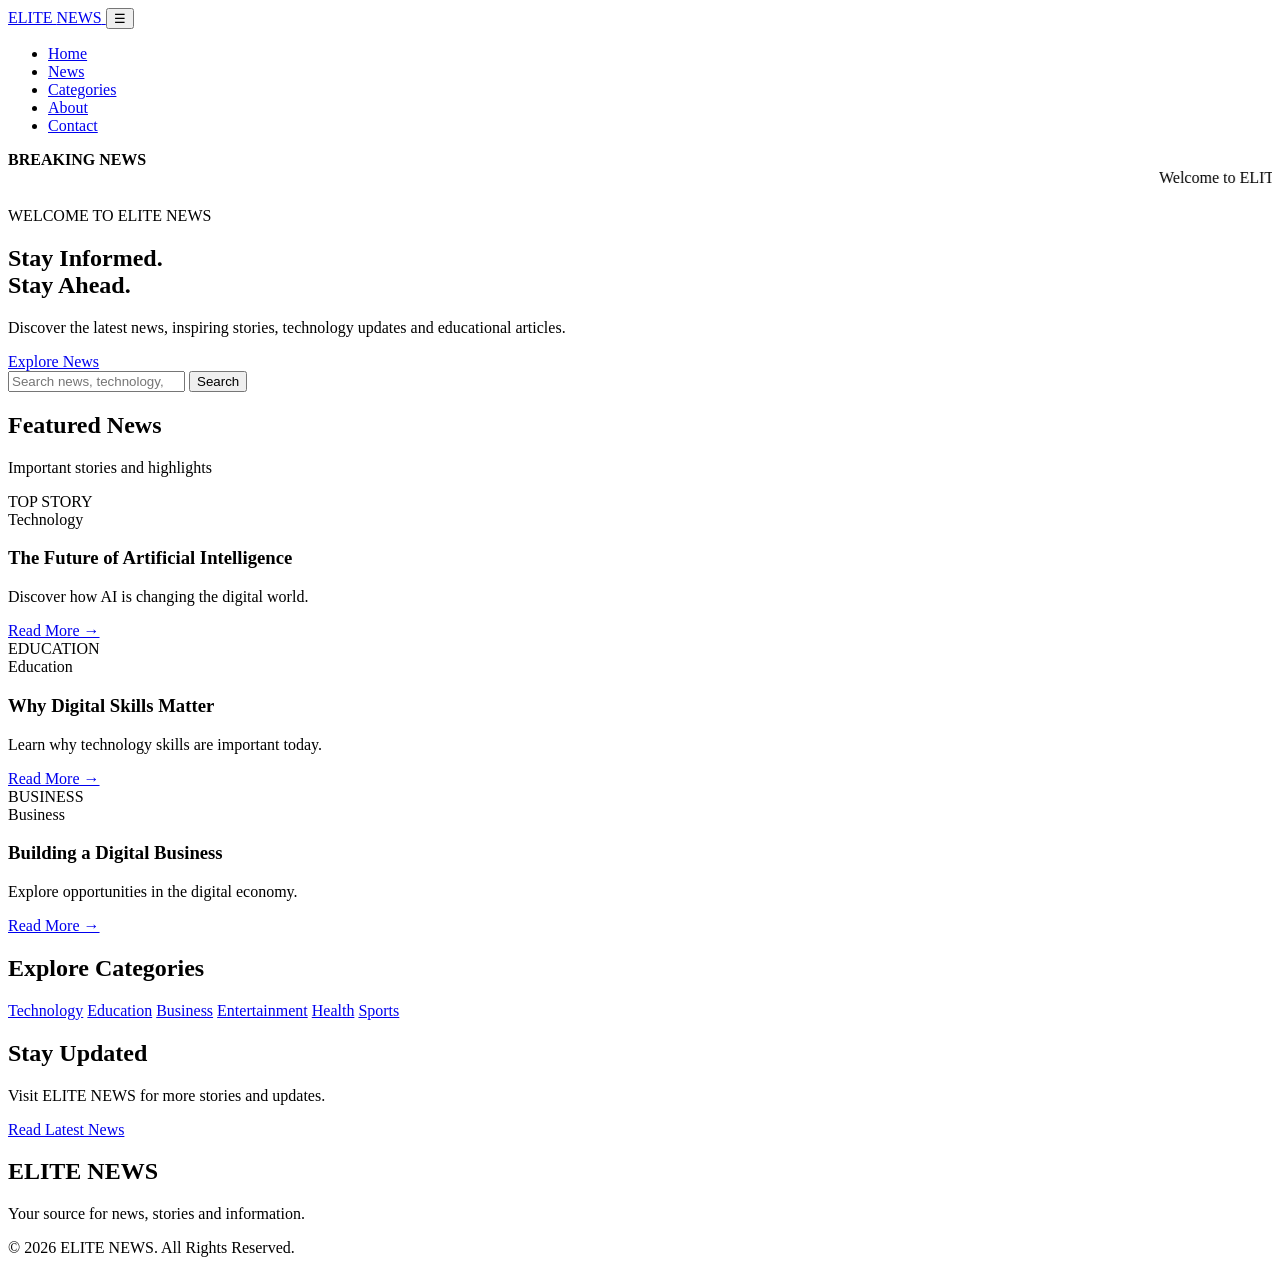
==== index.html @ f704ad10 "Add files via upload" ====
<!DOCTYPE html>
<html lang="en">
<head>
    <meta charset="UTF-8">
    <meta name="viewport" content="width=device-width, initial-scale=1.0">
    <meta name="description" content="ELITE NEWS - Latest news, stories and articles.">
    <title>ELITE NEWS | Latest News</title>
    <link rel="stylesheet" href="css/style.css">
</head>
<body>

<header class="header">
    <nav class="navbar">
        <a href="index.html" class="logo">
            ELITE <span>NEWS</span>
        </a>

        <button class="menu-toggle" id="menuToggle">☰</button>

        <ul class="nav-links" id="navLinks">
            <li><a href="index.html">Home</a></li>
            <li><a href="news.html">News</a></li>
            <li><a href="categories.html">Categories</a></li>
            <li><a href="about.html">About</a></li>
            <li><a href="contact.html">Contact</a></li>
        </ul>
    </nav>
</header>

<!-- BREAKING NEWS -->
<div class="breaking-news">
    <strong>BREAKING NEWS</strong>
    <marquee>Welcome to ELITE NEWS — Your source for news, stories and information.</marquee>
</div>

<!-- HERO SECTION -->
<section class="hero">
    <div class="hero-content">
        <p class="label">WELCOME TO ELITE NEWS</p>
        <h1>Stay Informed.<br>Stay Ahead.</h1>
        <p>
            Discover the latest news, inspiring stories,
            technology updates and educational articles.
        </p>
        <a href="news.html" class="main-button">Explore News</a>
    </div>
</section>

<div class="elite-search">
  <input
    type="search"
    id="eliteSearch"
    placeholder="Search news, technology, business..."
  >
  <button type="button" id="searchButton">
    Search
  </button>
</div>

<p id="searchMessage"></p>


<!-- FEATURED NEWS -->
<section class="news-section">
    <div class="section-heading">
        <h2>Featured News</h2>
        <p>Important stories and highlights</p>
    </div>

    <div class="news-grid">

        <article class="news-card">
            <div class="news-image image-one">TOP STORY</div>
            <div class="news-content">
                <span class="category">Technology</span>
                <h3>The Future of Artificial Intelligence</h3>
                <p>Discover how AI is changing the digital world.</p>
                <a href="article.html">Read More →</a>
            </div>
        </article>

        <article class="news-card">
            <div class="news-image image-two">EDUCATION</div>
            <div class="news-content">
                <span class="category">Education</span>
                <h3>Why Digital Skills Matter</h3>
                <p>Learn why technology skills are important today.</p>
                <a href="article.html">Read More →</a>
            </div>
        </article>

        <article class="news-card">
            <div class="news-image image-three">BUSINESS</div>
            <div class="news-content">
                <span class="category">Business</span>
                <h3>Building a Digital Business</h3>
                <p>Explore opportunities in the digital economy.</p>
                <a href="article.html">Read More →</a>
            </div>
        </article>

    </div>
</section>

<!-- CATEGORIES -->
<section class="categories-section">
    <h2>Explore Categories</h2>

    <div class="category-list">
        <a href="categories.html">Technology</a>
        <a href="categories.html">Education</a>
        <a href="categories.html">Business</a>
        <a href="categories.html">Entertainment</a>
        <a href="categories.html">Health</a>
        <a href="categories.html">Sports</a>
    </div>
</section>

<!-- NEWSLETTER -->
<section class="newsletter">
    <h2>Stay Updated</h2>
    <p>Visit ELITE NEWS for more stories and updates.</p>
    <a href="news.html" class="main-button">Read Latest News</a>
</section>

<footer class="footer">
    <h2>ELITE NEWS</h2>
    <p>Your source for news, stories and information.</p>
    <p>© 2026 ELITE NEWS. All Rights Reserved.</p>
</footer>

<script src="js/script.js"></script>
</body>
</html>
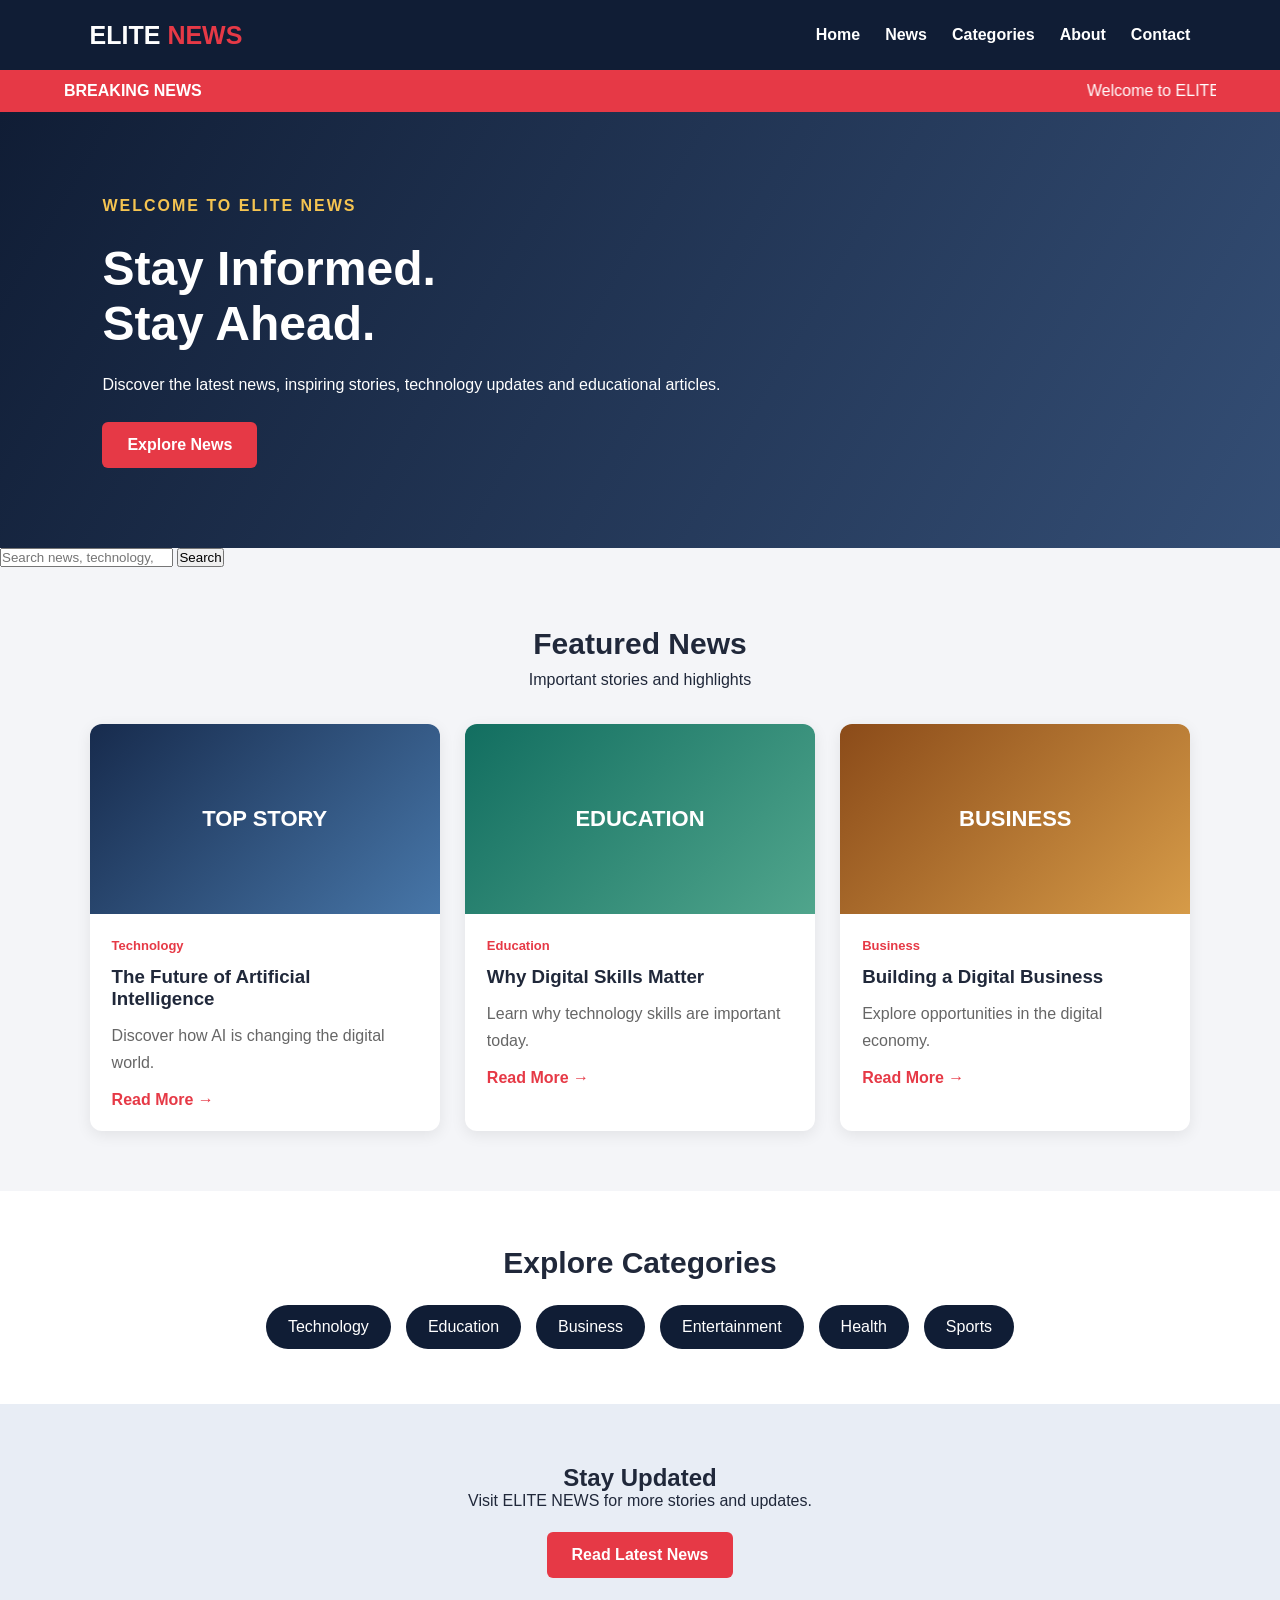
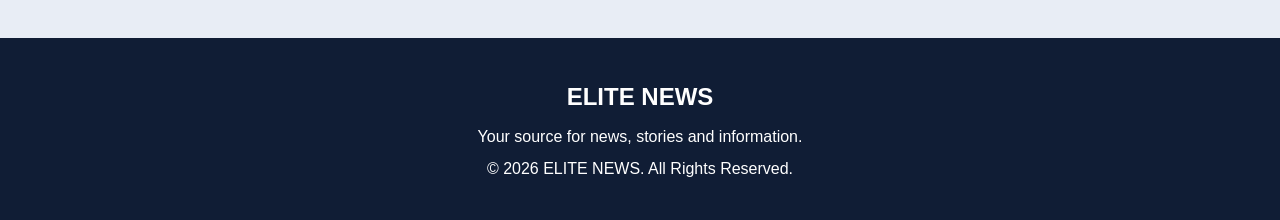
==== commit 1f6e3e39: "Add Google site verification meta tag" ====
--- a/index.html
+++ b/index.html
@@ -2,6 +2,7 @@
 <!DOCTYPE html>
 <html lang="en">
 <head>
+    <meta name="google-site-verification" content="8waIuDpvFPuyxGvBpJihMqPhCS1IhETc9zBkpEyNsJ0" />
     <meta charset="UTF-8">
     <meta name="viewport" content="width=device-width, initial-scale=1.0">
     <meta name="description" content="ELITE NEWS - Latest news, stories and articles.">
--- a/css/style.css
+++ b/css/style.css
@@ -0,0 +1,1031 @@
+
+/* ELITE NEWS WEBSITE */
+
+* {
+    margin: 0;
+    padding: 0;
+    box-sizing: border-box;
+}
+
+body {
+    font-family: Arial, sans-serif;
+    background: #f4f5f8;
+    color: #20283a;
+}
+
+a {
+    text-decoration: none;
+}
+
+/* NAVIGATION */
+
+.header {
+    background: #101d35;
+    position: sticky;
+    top: 0;
+    z-index: 100;
+}
+
+.navbar {
+    min-height: 70px;
+    padding: 15px 7%;
+    display: flex;
+    align-items: center;
+    justify-content: space-between;
+}
+
+.logo {
+    font-size: 25px;
+    font-weight: bold;
+    color: white;
+}
+
+.logo span {
+    color: #e63946;
+}
+
+.nav-links {
+    display: flex;
+    list-style: none;
+    gap: 25px;
+}
+
+.nav-links a {
+    color: white;
+    font-weight: bold;
+}
+
+.nav-links a:hover {
+    color: #e63946;
+}
+
+.menu-toggle {
+    display: none;
+    background: none;
+    border: none;
+    color: white;
+    font-size: 27px;
+}
+
+/* BREAKING NEWS */
+
+.breaking-news {
+    background: #e63946;
+    color: white;
+    display: flex;
+    align-items: center;
+    gap: 15px;
+    padding: 12px 5%;
+}
+
+.breaking-news strong {
+    white-space: nowrap;
+}
+
+/* HERO */
+
+.hero {
+    min-height: 420px;
+    padding: 80px 8%;
+    display: flex;
+    align-items: center;
+    color: white;
+    background: linear-gradient(120deg, #101d35, #344e75);
+}
+
+.hero-content {
+    max-width: 650px;
+}
+
+.label {
+    color: #f5c451;
+    font-weight: bold;
+    letter-spacing: 2px;
+}
+
+.hero h1 {
+    font-size: 48px;
+    margin: 20px 0;
+}
+
+.hero-content p {
+    line-height: 1.8;
+}
+
+.main-button {
+    display: inline-block;
+    background: #e63946;
+    color: white;
+    padding: 14px 25px;
+    border-radius: 6px;
+    margin-top: 22px;
+    font-weight: bold;
+}
+
+/* SEARCH */
+
+.search-section {
+    text-align: center;
+    padding: 45px 7%;
+    background: white;
+}
+
+.search-section h2 {
+    margin-bottom: 18px;
+}
+
+.search-section input {
+    width: 100%;
+    max-width: 600px;
+    padding: 15px;
+    border: 1px solid #ccc;
+    border-radius: 8px;
+    font-size: 16px;
+}
+
+/* NEWS CARDS */
+
+.news-section {
+    padding: 60px 7%;
+}
+
+.section-heading {
+    text-align: center;
+    margin-bottom: 35px;
+}
+
+.section-heading h2,
+.categories-section h2 {
+    font-size: 30px;
+    margin-bottom: 10px;
+}
+
+.news-grid {
+    display: grid;
+    grid-template-columns: repeat(3, 1fr);
+    gap: 25px;
+}
+
+.news-card {
+    background: white;
+    border-radius: 12px;
+    overflow: hidden;
+    box-shadow: 0 4px 15px rgba(0,0,0,0.08);
+}
+
+.news-image {
+    height: 190px;
+    display: flex;
+    justify-content: center;
+    align-items: center;
+    color: white;
+    font-size: 22px;
+    font-weight: bold;
+}
+
+.image-one {
+    background: linear-gradient(135deg, #172b4d, #4776a8);
+}
+
+.image-two {
+    background: linear-gradient(135deg, #126e60, #50a58c);
+}
+
+.image-three {
+    background: linear-gradient(135deg, #8b4b19, #d69b48);
+}
+
+.news-content {
+    padding: 22px;
+}
+
+.category {
+    color: #e63946;
+    font-size: 13px;
+    font-weight: bold;
+}
+
+.news-content h3 {
+    margin: 12px 0;
+}
+
+.news-content p {
+    color: #666;
+    line-height: 1.7;
+    margin-bottom: 15px;
+}
+
+.news-content a {
+    color: #e63946;
+    font-weight: bold;
+}
+
+/* CATEGORIES */
+
+.categories-section {
+    background: white;
+    text-align: center;
+    padding: 55px 7%;
+}
+
+.category-list {
+    display: flex;
+    flex-wrap: wrap;
+    justify-content: center;
+    gap: 15px;
+    margin-top: 25px;
+}
+
+.category-list a {
+    background: #101d35;
+    color: white;
+    padding: 13px 22px;
+    border-radius: 25px;
+}
+
+/* NEWSLETTER */
+
+.newsletter {
+    padding: 60px 7%;
+    text-align: center;
+    background: #e8edf5;
+}
+
+/* FOOTER */
+
+.footer {
+    background: #101d35;
+    color: white;
+    text-align: center;
+    padding: 35px 15px;
+    line-height: 2;
+}
+
+/* MOBILE RESPONSIVENESS */
+
+@media (max-width: 768px) {
+
+    .menu-toggle {
+        display: block;
+    }
+
+    .nav-links {
+        display: none;
+        position: absolute;
+        top: 70px;
+        left: 0;
+        width: 100%;
+        background: #101d35;
+        flex-direction: column;
+        padding: 25px;
+    }
+
+    .nav-links.active {
+        display: flex;
+    }
+
+    .hero h1 {
+        font-size: 36px;
+    }
+
+    .news-grid {
+        grid-template-columns: 1fr;
+    }
+
+    .breaking-news {
+        font-size: 12px;
+    }
+}
+
+/* NEWS PAGE */
+
+.news-page-heading {
+    text-align: center;
+    padding: 65px 7%;
+    background: #101d35;
+    color: white;
+}
+
+.news-page-heading h1 {
+    font-size: 38px;
+    margin: 15px 0;
+}
+
+.news-page {
+    padding: 55px 7%;
+}
+
+.news-search {
+    max-width: 650px;
+    margin: 0 auto 40px;
+}
+
+.news-search input {
+    width: 100%;
+    padding: 15px;
+    border: 1px solid #ccc;
+    border-radius: 8px;
+    font-size: 16px;
+}
+
+.no-news {
+    text-align: center;
+    padding: 30px;
+    color: #e63946;
+    font-weight: bold;
+}
+
+@media (max-width: 600px) {
+    .news-page-heading h1 {
+        font-size: 29px;
+    }
+}
+
+/* CATEGORIES PAGE */
+
+.category-hero {
+    background: #101d35;
+    color: white;
+    text-align: center;
+    padding: 65px 7%;
+}
+
+.category-hero h1 {
+    font-size: 38px;
+    margin: 15px 0;
+}
+
+.category-hero p:first-child {
+    color: #f5c451;
+    font-weight: bold;
+    letter-spacing: 2px;
+}
+
+.category-page {
+    padding: 55px 7%;
+}
+
+.category-search {
+    max-width: 600px;
+    margin: 0 auto 40px;
+}
+
+.category-search input {
+    width: 100%;
+    padding: 15px;
+    border: 1px solid #ccc;
+    border-radius: 8px;
+    font-size: 16px;
+}
+
+.category-grid {
+    display: grid;
+    grid-template-columns: repeat(4, 1fr);
+    gap: 22px;
+}
+
+.category-card {
+    background: white;
+    padding: 25px 18px;
+    border-radius: 12px;
+    text-align: center;
+    box-shadow: 0 4px 15px rgba(0,0,0,0.07);
+    transition: transform 0.3s;
+    color: #20283a;
+}
+
+.category-card:hover {
+    transform: translateY(-7px);
+}
+
+.category-icon {
+    font-size: 42px;
+    margin-bottom: 15px;
+}
+
+.category-card h2 {
+    color: #101d35;
+    margin-bottom: 12px;
+    font-size: 20px;
+}
+
+.category-card p {
+    color: #666;
+    line-height: 1.6;
+    margin-bottom: 18px;
+}
+
+.category-card span {
+    color: #e63946;
+    font-weight: bold;
+}
+
+@media (max-width: 900px) {
+    .category-grid {
+        grid-template-columns: repeat(2, 1fr);
+    }
+}
+
+@media (max-width: 500px) {
+    .category-grid {
+        grid-template-columns: 1fr;
+    }
+
+    .category-hero h1 {
+        font-size: 30px;
+    }
+}
+
+/* ARTICLE PAGE */
+
+.article-page {
+    padding: 55px 7%;
+    background: #f4f5f8;
+}
+
+.article-container {
+    max-width: 850px;
+    margin: auto;
+    background: white;
+    padding: 35px;
+    border-radius: 12px;
+    box-shadow: 0 4px 20px rgba(0,0,0,0.06);
+}
+
+.article-category {
+    color: #e63946;
+    font-weight: bold;
+    letter-spacing: 2px;
+    margin-bottom: 15px;
+}
+
+.article-container h1 {
+    color: #101d35;
+    font-size: 36px;
+    line-height: 1.3;
+    margin-bottom: 18px;
+}
+
+.article-meta {
+    display: flex;
+    flex-wrap: wrap;
+    gap: 20px;
+    color: #777;
+    font-size: 14px;
+    margin-bottom: 25px;
+}
+
+.article-cover {
+    min-height: 240px;
+    background: linear-gradient(135deg, #101d35, #4776a8);
+    color: white;
+    display: flex;
+    align-items: center;
+    justify-content: center;
+    text-align: center;
+    padding: 20px;
+    border-radius: 10px;
+    font-size: 24px;
+    font-weight: bold;
+    margin-bottom: 30px;
+}
+
+.article-body {
+    color: #444;
+    line-height: 1.9;
+    font-size: 17px;
+}
+
+.article-body h2 {
+    color: #101d35;
+    margin: 28px 0 12px;
+}
+
+.article-intro {
+    font-size: 19px;
+    font-weight: bold;
+}
+
+.article-actions {
+    display: flex;
+    flex-wrap: wrap;
+    align-items: center;
+    gap: 15px;
+    margin-top: 35px;
+}
+
+.share-button {
+    background: #101d35;
+    color: white;
+    border: none;
+    padding: 14px 22px;
+    border-radius: 6px;
+    cursor: pointer;
+    font-size: 15px;
+}
+
+@media (max-width: 600px) {
+    .article-container {
+        padding: 22px;
+    }
+
+    .article-container h1 {
+        font-size: 28px;
+    }
+
+    .article-body {
+        font-size: 16px;
+    }
+}
+
+/* ABOUT PAGE */
+
+.about-hero {
+  background: linear-gradient(135deg, #07152e, #173c69);
+  color: white;
+  text-align: center;
+  padding: 75px 20px;
+}
+
+.about-hero h1 {
+  font-size: 38px;
+  margin: 15px 0;
+}
+
+.about-hero p {
+  max-width: 650px;
+  margin: 10px auto;
+  line-height: 1.8;
+}
+
+.about-label {
+  color: #ffca28;
+  font-weight: bold;
+  letter-spacing: 3px;
+}
+
+.about-container {
+  max-width: 1100px;
+  margin: auto;
+  padding: 35px 20px;
+}
+
+.about-section {
+  margin-bottom: 45px;
+}
+
+.about-section h2 {
+  color: #102b50;
+  margin-bottom: 15px;
+  border-left: 5px solid #d71920;
+  padding-left: 12px;
+}
+
+.about-section p {
+  color: #555;
+  line-height: 1.9;
+  margin-bottom: 12px;
+}
+
+.about-grid {
+  display: grid;
+  grid-template-columns: repeat(2, 1fr);
+  gap: 20px;
+  margin-top: 20px;
+}
+
+.about-card {
+  background: #f4f6fa;
+  padding: 25px;
+  border-radius: 10px;
+  border-bottom: 4px solid #d71920;
+}
+
+.about-card h3 {
+  color: #102b50;
+  margin-bottom: 10px;
+}
+
+.about-cta {
+  background: #102b50;
+  color: white;
+  text-align: center;
+  padding: 40px 20px;
+  border-radius: 12px;
+}
+
+.about-cta h2 {
+  margin-bottom: 12px;
+}
+
+.about-cta p {
+  margin-bottom: 22px;
+}
+
+.about-cta a {
+  display: inline-block;
+  background: #d71920;
+  color: white;
+  padding: 12px 25px;
+  text-decoration: none;
+  border-radius: 6px;
+  font-weight: bold;
+}
+
+.about-cta a:hover {
+  background: #b51219;
+}
+
+@media (max-width: 600px) {
+  .about-hero h1 {
+    font-size: 28px;
+  }
+
+  .about-grid {
+    grid-template-columns: 1fr;
+  }
+
+  .about-container {
+    padding: 25px 15px;
+  }
+}
+
+/* CONTACT PAGE */
+
+.contact-hero {
+  background: linear-gradient(135deg, #07152e, #173c69);
+  color: white;
+  text-align: center;
+  padding: 65px 20px;
+}
+
+.contact-hero h1 {
+  font-size: 35px;
+  margin-bottom: 12px;
+}
+
+.contact-hero p {
+  color: #eeeeee;
+}
+
+.contact-container {
+  max-width: 1100px;
+  margin: 40px auto;
+  padding: 20px;
+  display: grid;
+  grid-template-columns: 1fr 1.3fr;
+  gap: 35px;
+}
+
+.contact-info,
+.contact-form-section {
+  background: #f5f7fa;
+  padding: 25px;
+  border-radius: 12px;
+}
+
+.contact-info h2,
+.contact-form-section h2 {
+  color: #102b50;
+  margin-bottom: 20px;
+}
+
+.contact-info p {
+  color: #555;
+  line-height: 1.8;
+}
+
+.contact-item {
+  margin-top: 25px;
+}
+
+.contact-item h3 {
+  color: #d71920;
+  margin-bottom: 7px;
+}
+
+#contactForm {
+  display: flex;
+  flex-direction: column;
+}
+
+#contactForm label {
+  margin: 12px 0 7px;
+  font-weight: bold;
+  color: #102b50;
+}
+
+#contactForm input,
+#contactForm textarea {
+  width: 100%;
+  padding: 13px;
+  border: 1px solid #ccc;
+  border-radius: 6px;
+  font-size: 15px;
+  font-family: Arial, sans-serif;
+}
+
+#contactForm textarea {
+  resize: vertical;
+}
+
+#contactForm button {
+  margin-top: 20px;
+  padding: 14px;
+  background: #d71920;
+  color: white;
+  border: none;
+  border-radius: 6px;
+  font-size: 16px;
+  font-weight: bold;
+  cursor: pointer;
+}
+
+#contactForm button:hover {
+  background: #b51219;
+}
+
+#formStatus {
+  margin-top: 15px;
+  font-weight: bold;
+}
+
+@media (max-width: 700px) {
+  .contact-container {
+    grid-template-columns: 1fr;
+    margin: 20px auto;
+    padding: 15px;
+  }
+
+  .contact-hero h1 {
+    font-size: 27px;
+  }
+}
+
+
+/* DYNAMIC ARTICLE SYSTEM */
+
+.dynamic-article {
+  max-width: 850px;
+  margin: 35px auto;
+  padding: 20px;
+}
+
+.back-news {
+  display: inline-block;
+  margin-bottom: 25px;
+  color: #173c69;
+  text-decoration: none;
+  font-weight: bold;
+}
+
+.dynamic-article h1 {
+  color: #102b50;
+  font-size: 34px;
+  margin: 15px 0;
+  line-height: 1.3;
+}
+
+.dynamic-article-image {
+  min-height: 220px;
+  margin: 25px 0;
+  background: linear-gradient(135deg, #102b50, #d71920);
+  color: white;
+  display: flex;
+  align-items: center;
+  justify-content: center;
+  font-size: 30px;
+  font-weight: bold;
+  border-radius: 12px;
+  text-align: center;
+}
+
+.dynamic-article .article-body {
+  color: #444;
+  font-size: 17px;
+  line-height: 1.9;
+}
+
+.dynamic-article .article-body h2 {
+  color: #102b50;
+  margin: 25px 0 10px;
+}
+
+.dynamic-article .article-body p {
+  margin-bottom: 18px;
+}
+
+.dynamic-article .article-category {
+  color: #d71920;
+  font-weight: bold;
+  text-transform: uppercase;
+}
+
+.dynamic-article .article-meta {
+  color: #777;
+  font-size: 14px;
+}
+
+@media (max-width: 600px) {
+  .dynamic-article {
+    padding: 15px;
+  }
+
+  .dynamic-article h1 {
+    font-size: 27px;
+  }
+
+  .dynamic-article .article-body {
+    font-size: 16px;
+  }
+}
+
+/* NEWS MANAGEMENT SYSTEM */
+
+.admin-container {
+  max-width: 950px;
+  margin: 35px auto;
+  padding: 20px;
+}
+
+.admin-container > h1 {
+  color: #102b50;
+  font-size: 28px;
+}
+
+.admin-form,
+.admin-list {
+  background: #f4f6fa;
+  padding: 25px;
+  margin-top: 25px;
+  border-radius: 12px;
+}
+
+.admin-form h2,
+.admin-list h2 {
+  color: #102b50;
+  margin-bottom: 20px;
+}
+
+#adminForm {
+  display: flex;
+  flex-direction: column;
+}
+
+#adminForm label {
+  margin: 12px 0 7px;
+  font-weight: bold;
+}
+
+#adminForm input,
+#adminForm select,
+#adminForm textarea {
+  width: 100%;
+  padding: 13px;
+  border: 1px solid #ccc;
+  border-radius: 6px;
+  font-size: 15px;
+  background: white;
+}
+
+#adminForm button {
+  margin-top: 20px;
+  padding: 14px;
+  background: #d71920;
+  color: white;
+  border: none;
+  border-radius: 6px;
+  font-weight: bold;
+}
+
+.managed-article {
+  background: white;
+  padding: 18px;
+  margin-bottom: 15px;
+  border-left: 4px solid #173c69;
+  border-radius: 7px;
+}
+
+.managed-article h3 {
+  color: #102b50;
+  margin-bottom: 8px;
+}
+
+.delete-news {
+  background: #d71920;
+  color: white;
+  border: none;
+  padding: 10px 15px;
+  margin-top: 12px;
+  border-radius: 5px;
+  cursor: pointer;
+}
+
+#adminMessage {
+  margin-top: 15px;
+  font-weight: bold;
+}
+
+@media (max-width: 600px) {
+  .admin-container {
+    padding: 15px;
+  }
+
+  .admin-container > h1 {
+    font-size: 23px;
+  }
+}
+
+/* ELITE NEWS ADMIN LOGIN */
+
+.login-container {
+  min-height: 100vh;
+  display: flex;
+  justify-content: center;
+  align-items: center;
+  padding: 20px;
+  background: linear-gradient(135deg, #07152e, #173c69);
+}
+
+.login-box {
+  width: 100%;
+  max-width: 420px;
+  background: white;
+  padding: 35px 25px;
+  border-radius: 14px;
+  box-shadow: 0 10px 35px rgba(0,0,0,0.2);
+}
+
+.login-logo {
+  text-align: center;
+  color: #102b50;
+  font-size: 27px;
+  font-weight: bold;
+  margin-bottom: 25px;
+}
+
+.login-logo span {
+  color: #d71920;
+}
+
+.login-box h1 {
+  color: #102b50;
+  text-align: center;
+  margin-bottom: 10px;
+}
+
+.login-box > p {
+  color: #666;
+  text-align: center;
+  margin-bottom: 25px;
+  line-height: 1.6;
+}
+
+#loginForm {
+  display: flex;
+  flex-direction: column;
+}
+
+#loginForm label {
+  margin: 12px 0 7px;
+  font-weight: bold;
+  color: #102b50;
+}
+
+#loginForm input {
+  padding: 14px;
+  border: 1px solid #ccc;
+  border-radius: 7px;
+  font-size: 16px;
+}
+
+#loginForm button {
+  margin-top: 22px;
+  padding: 14px;
+  background: #d71920;
+  color: white;
+  border: none;
+  border-radius: 7px;
+  font-size: 16px;
+  font-weight: bold;
+  cursor: pointer;
+}
+
+#loginForm button:hover {
+  background: #a91118;
+}
+
+#loginMessage {
+  margin-top: 15px;
+  text-align: center;
+  line-height: 1.5;
+}
+
+.login-back {
+  display: block;
+  text-align: center;
+  margin-top: 25px;
+  color: #173c69;
+  text-decoration: none;
+  font-weight: bold;
+}
